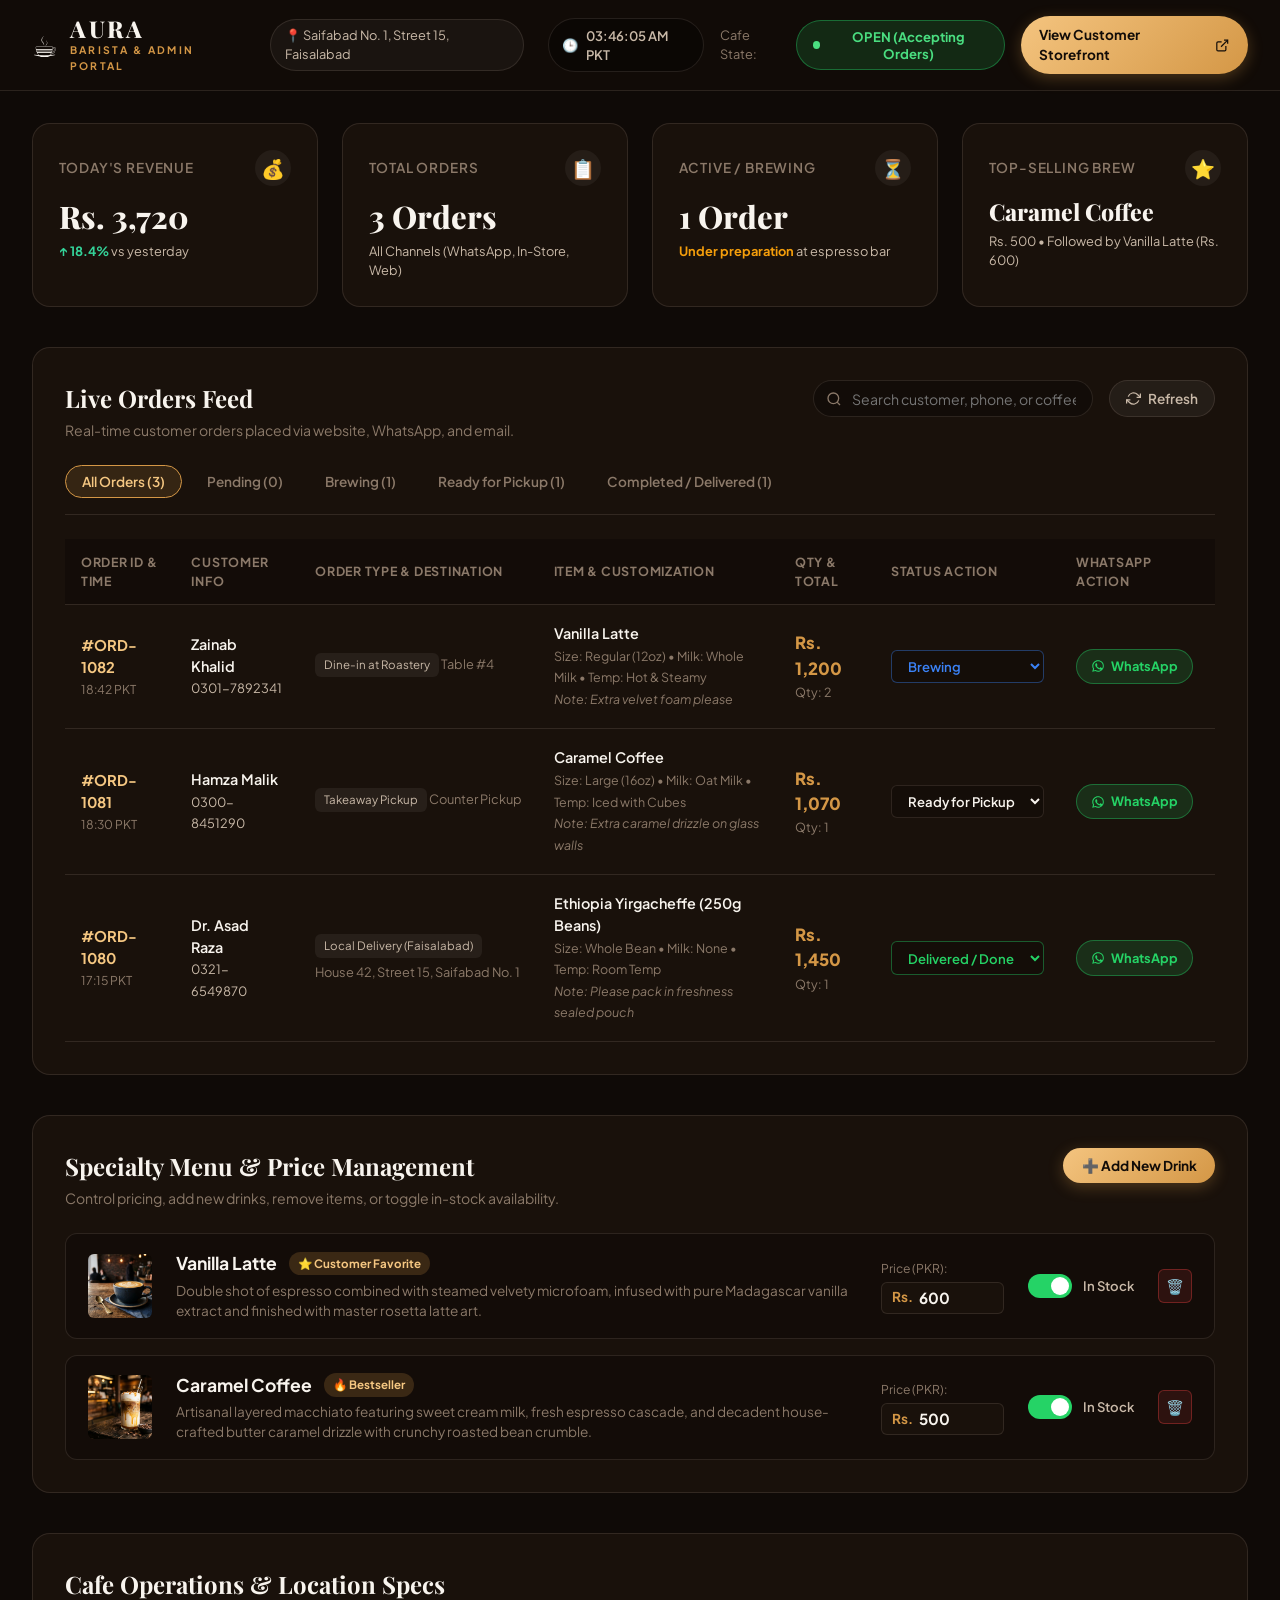
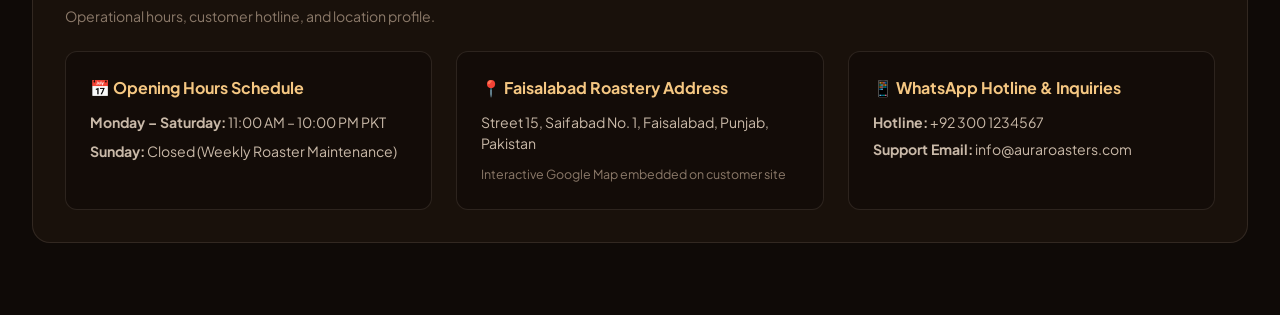
==== admin/index.html @ 2367032d "Add admin directory fallback" ====
<!DOCTYPE html>
<html lang="en">
<head>
  <meta charset="UTF-8">
  <meta http-equiv="refresh" content="0; url=/admin.html">
  <script>window.location.replace('/admin.html');</script>
  <title>Admin Dashboard | AURA Coffee Roasters</title>
</head>
<body style="background:#0e0b08;color:#e8dccb;font-family:sans-serif;display:flex;align-items:center;justify-content:center;height:100vh;margin:0;">
  <p>Loading Barista & Admin Portal... <a href="/admin.html" style="color:#d49746;">Click here if not redirected</a></p>
</body>
</html>
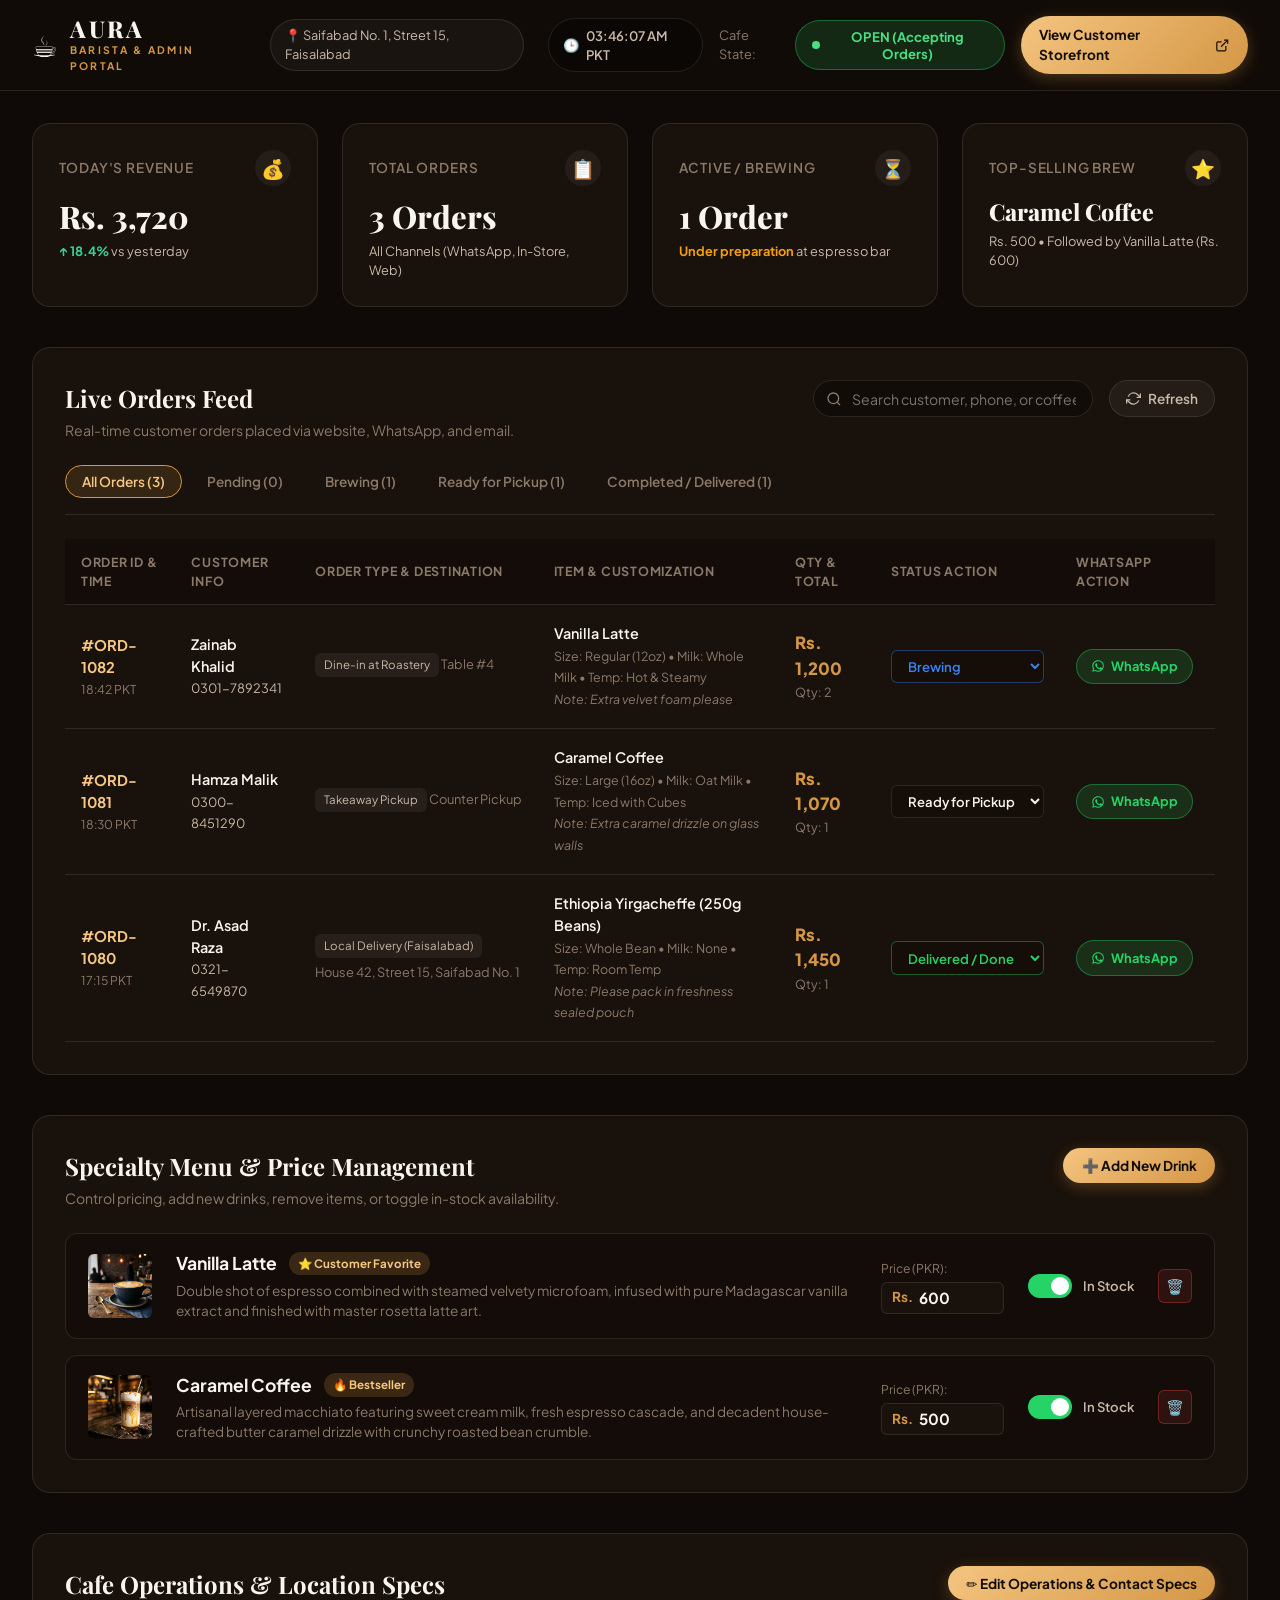
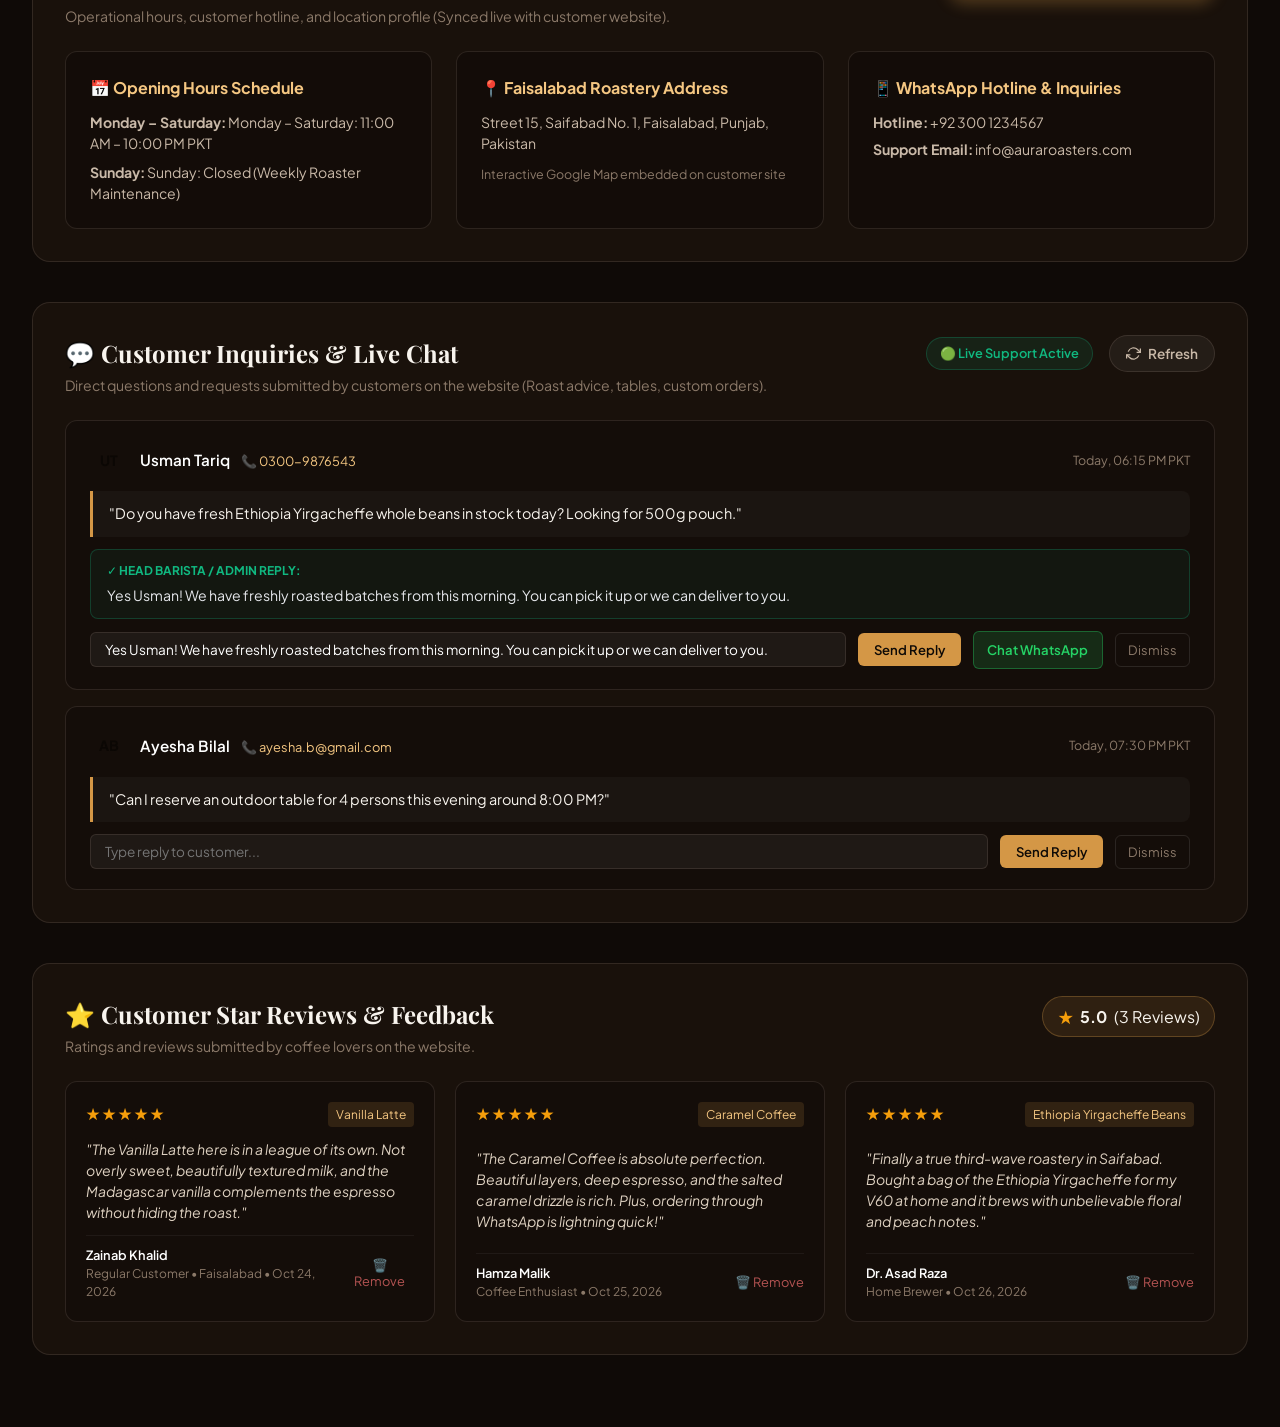
==== commit baee6c72: "Add editable cafe specs, customer live chat with admin, and customer star reviews" ====
--- a/admin/index.html
+++ b/admin/index.html
@@ -10,3 +10,4 @@
   <p>Loading Barista & Admin Portal... <a href="/admin.html" style="color:#d49746;">Click here if not redirected</a></p>
 </body>
 </html>
+
